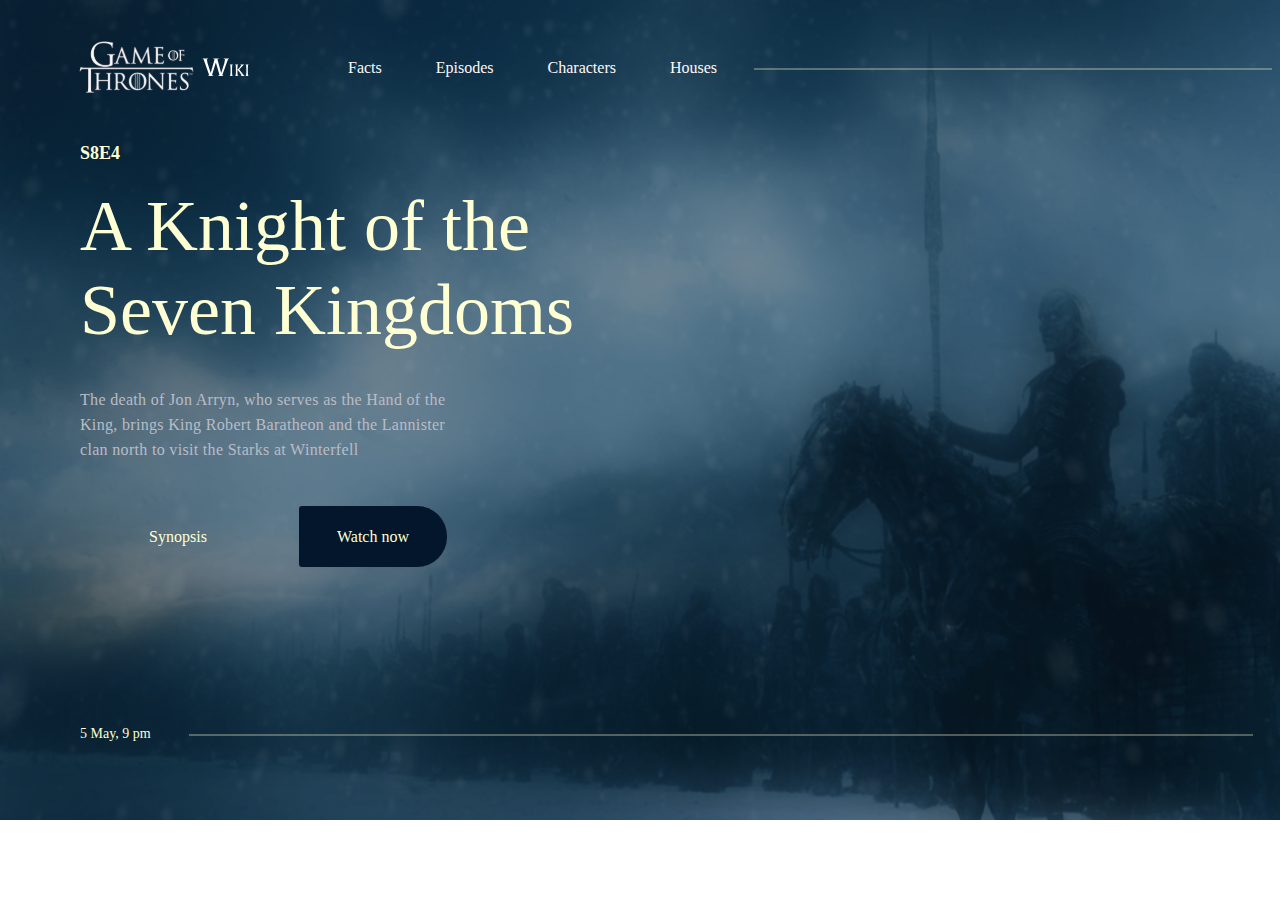
==== first_page/index.html @ d97a8790 "test commit" ====
<!DOCTYPE html>
<html lang="en">
  <head>
    <meta charset="UTF-8" />
    <meta name="viewport" content="width=device-width, initial-scale=1.0" />
    <link rel="stylesheet" href="style/reset.css" />
    <link rel="stylesheet" href="style/style.css" />
    <title>Game of Thrones</title>
  </head>
  <body>
    <section class="first-page">
      <header>
        <a href="index.html"
          ><img class="main_logo" src="image/logo.svg" alt="logo"
        /></a>
        <div class="block_menu">
          <ul class="menu">
            <li><a href="../second_page/index.html">Facts</a></li>
            <li><a href="">Episodes</a></li>
            <li><a href="">Characters</a></li>
            <li><a href="">Houses</a></li>
          </ul>
          <hr class="line" />
        </div>
        <img class="main_burger" src="image/burger.svg" alt="burger" />
      </header>
      <section class="body">
        <p class="S8E4">S8E4</p>
        <h1 class="Knight">
          A Knight of the <br />
          Seven Kingdoms
        </h1>
        <p class="Arryn">
          The death of Jon Arryn, who serves as the Hand of the <br />
          King, brings King Robert Baratheon and the Lannister <br />
          clan north to visit the Starks at Winterfell
        </p>
        <hr class="line2" />
      </section>
      <section class="button">
        <button class="syn">Synopsis</button>
        <button class="watch">Watch now</button>
      </section>
      <section class="footer">
        <p class="pm">5 May, 9 pm</p>
        <hr class="line3" />
        <img class="mask" src="image/mask.svg" alt="mask" />
      </section>
    </section>
  </body>
</html>
---- first_page/style/style.css ----
.first-page {
  width: 1440px;
  height: 820px;
  background: url("../image/bg.png");
  background-size: 1443px calc(100% + 60px);
  position: relative;
}

header .main_logo {
  position: absolute;
  top: 39px;
  left: 72px;
}

.block_menu {
  top: 60px;
  left: 298px;
  position: absolute;
  display: inline-block;
}

.menu li {
  display: inline;
  margin-left: 50px;
  color: white;
}

header .main_burger {
  position: absolute;
  right: 60px;
  top: 44px;
}

header .line {
  position: absolute;
  width: 516px;
  height: 0px;
  left: 456px;
  top: 0px;
  opacity: 0.3;
  border: 1px solid #feffd3;
}

.body .S8E4 {
  position: absolute;
  left: 80px;
  top: 144px;
  color: #feffd3;
  font-weight: bold;
  font-size: 18px;
}

.body .Knight {
  position: absolute;
  left: 80px;
  top: 184px;
  font-size: 72px;
  line-height: 84px;

  color: #feffd3;
}

.body .Arryn {
  position: absolute;
  left: 80px;
  top: 388px;

  font-size: 16px;
  line-height: 156.23%;
  letter-spacing: 0.02em;

  color: #b9bcc7;
}

.body .line2 {
  position: absolute;
  height: 535px;
  right: 60px;
  top: 125px;
  opacity: 0.3;
  border: 1px solid #feffd3;
}

.block_menu .menu a {
  text-decoration: none;
  color: #fff8f8;
}

.button .syn {
  position: absolute;
  width: 74px;
  height: 23px;
  left: 141px;
  top: 525px;
  border: none;
  font-family: Montserrat;
  font-weight: 500;
  font-size: 16px;
  color: #feffd3;
  background: transparent;
}

.button .watch {
  position: absolute;
  left: 299px;
  top: 506px;
  font-family: Montserrat;
  font-size: 16px;
  color: #feffd3;

  background: #04162b;
  border-radius: 3px 30px 30px 3px;
  width: 148px;
  height: 61px;
  border: none;
}

.footer .pm {
  position: absolute;
  width: 84px;
  height: 21px;
  left: 80px;
  bottom: 76px;

  font-family: Montserrat;
  font-size: 14px;
  line-height: 150.19%;
  color: #feffd3;
}

.footer .line3 {
  position: absolute;
  width: 1062px;
  height: 0px;
  left: 189px;
  bottom: 76px;
  opacity: 0.3;
  border: 1px solid #feffd3;
}

.footer .mask {
  position: absolute;
  right: 58px;
  top: 715px;
}
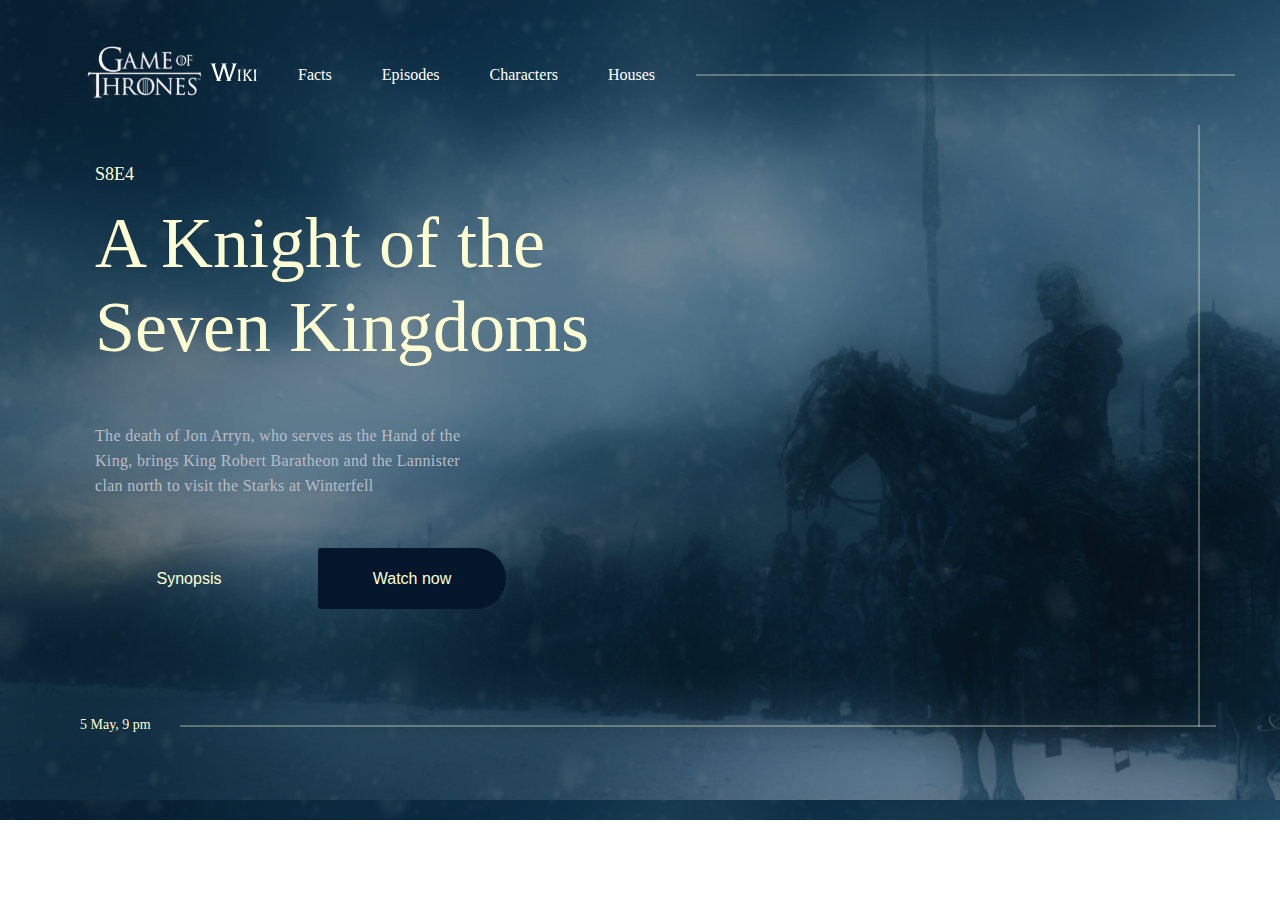
==== commit c6c1edf8: "flex page" ====
--- a/first_page/index.html
+++ b/first_page/index.html
@@ -20,32 +20,24 @@
             <li><a href="">Characters</a></li>
             <li><a href="">Houses</a></li>
           </ul>
-          <hr class="line" />
         </div>
         <img class="main_burger" src="image/burger.svg" alt="burger" />
       </header>
       <section class="body">
         <p class="S8E4">S8E4</p>
-        <h1 class="Knight">
-          A Knight of the <br />
-          Seven Kingdoms
-        </h1>
+        <p class="Knight">A Knight of the Seven Kingdoms</p>
         <p class="Arryn">
           The death of Jon Arryn, who serves as the Hand of the <br />
           King, brings King Robert Baratheon and the Lannister <br />
           clan north to visit the Starks at Winterfell
         </p>
-        <hr class="line2" />
-      </section>
-      <section class="button">
         <button class="syn">Synopsis</button>
         <button class="watch">Watch now</button>
       </section>
-      <section class="footer">
+      <footer>
         <p class="pm">5 May, 9 pm</p>
-        <hr class="line3" />
         <img class="mask" src="image/mask.svg" alt="mask" />
-      </section>
+      </footer>
     </section>
   </body>
 </html>
--- a/first_page/style/style.css
+++ b/first_page/style/style.css
@@ -1,145 +1,122 @@
 .first-page {
-  width: 1440px;
-  height: 820px;
+  min-width: 1440px;
+  min-height: 820px;
   background: url("../image/bg.png");
-  background-size: 1443px calc(100% + 60px);
-  position: relative;
+  background-size: 100%;
 }
 
-header .main_logo {
-  position: absolute;
-  top: 39px;
-  left: 72px;
+.first-page header {
+  position: relative;
+  display: flex;
+  justify-content: space-between;
+  padding: 44px 80px 18px;
 }
 
-.block_menu {
-  top: 60px;
+.first-page header .menu {
+  position: absolute;
+  display: flex;
+  top: 67px;
   left: 298px;
-  position: absolute;
-  display: inline-block;
 }
 
-.menu li {
-  display: inline;
-  margin-left: 50px;
+.first-page header .menu li {
+  margin-right: 50px;
+}
+.first-page header .menu a {
+  text-decoration: none;
   color: white;
+  font-size: 16px;
 }
 
-header .main_burger {
+.first-page header:before {
+  content: "";
   position: absolute;
-  right: 60px;
-  top: 44px;
+  border: 1px solid #feffd3;
+  top: 74px;
+  left: 696px;
+  width: calc(100% - 903px);
+  opacity: 0.3;
 }
 
-header .line {
+.first-page .body {
+  margin: 43px 95px 0;
+}
+
+.first-page .body:after {
   position: absolute;
-  width: 516px;
-  height: 0px;
-  left: 456px;
-  top: 0px;
+  content: "";
   opacity: 0.3;
   border: 1px solid #feffd3;
+  height: calc(100% - 300px);
+  top: 125px;
+  right: 80px;
 }
 
-.body .S8E4 {
-  position: absolute;
-  left: 80px;
-  top: 144px;
-  color: #feffd3;
-  font-weight: bold;
+.first-page .body .S8E4 {
   font-size: 18px;
-}
-
-.body .Knight {
-  position: absolute;
-  left: 80px;
-  top: 184px;
-  font-size: 72px;
-  line-height: 84px;
-
   color: #feffd3;
 }
 
-.body .Arryn {
-  position: absolute;
-  left: 80px;
-  top: 388px;
+.first-page .body .Knight {
+  margin-top: 18px;
+  font-size: 72px;
+  line-height: 84px;
+  color: #feffd3;
+  width: 600px;
+  height: 170px;
+}
 
+.first-page .body .Arryn {
+  margin-top: 53px;
+  width: 465px;
+  height: 74px;
   font-size: 16px;
   line-height: 156.23%;
   letter-spacing: 0.02em;
-
   color: #b9bcc7;
 }
 
-.body .line2 {
-  position: absolute;
-  height: 535px;
-  right: 60px;
-  top: 125px;
-  opacity: 0.3;
-  border: 1px solid #feffd3;
-}
-
-.block_menu .menu a {
-  text-decoration: none;
-  color: #fff8f8;
-}
-
-.button .syn {
-  position: absolute;
-  width: 74px;
-  height: 23px;
-  left: 141px;
-  top: 525px;
+.first-page .body .syn {
+  width: 188px;
+  height: 61px;
   border: none;
-  font-family: Montserrat;
-  font-weight: 500;
   font-size: 16px;
   color: #feffd3;
   background: transparent;
+  margin-top: 44px;
 }
 
-.button .watch {
-  position: absolute;
-  left: 299px;
-  top: 506px;
-  font-family: Montserrat;
-  font-size: 16px;
-  color: #feffd3;
-
-  background: #04162b;
-  border-radius: 3px 30px 30px 3px;
-  width: 148px;
+.first-page .body .watch {
+  width: 188px;
   height: 61px;
   border: none;
-}
-
-.footer .pm {
-  position: absolute;
-  width: 84px;
-  height: 21px;
-  left: 80px;
-  bottom: 76px;
-
-  font-family: Montserrat;
-  font-size: 14px;
-  line-height: 150.19%;
+  font-size: 16px;
+  background: #04162b;
+  margin: 50px 31px 0;
+  border-radius: 3px 30px 30px 3px;
   color: #feffd3;
 }
 
-.footer .line3 {
+footer {
+  position: relative;
+  display: flex;
+  justify-content: space-between;
+  margin: 100px 80px 0;
+}
+
+footer .pm {
+  font-size: 14px;
+  color: #feffd3;
+  margin-top: 9px;
+}
+
+
+footer:after {
   position: absolute;
-  width: 1062px;
-  height: 0px;
-  left: 189px;
-  bottom: 76px;
+  content: "";
   opacity: 0.3;
   border: 1px solid #feffd3;
-}
-
-.footer .mask {
-  position: absolute;
-  right: 58px;
-  top: 715px;
-}
+  width: calc(100% - 246px);
+  left: 100px;
+  top: 16px;
+}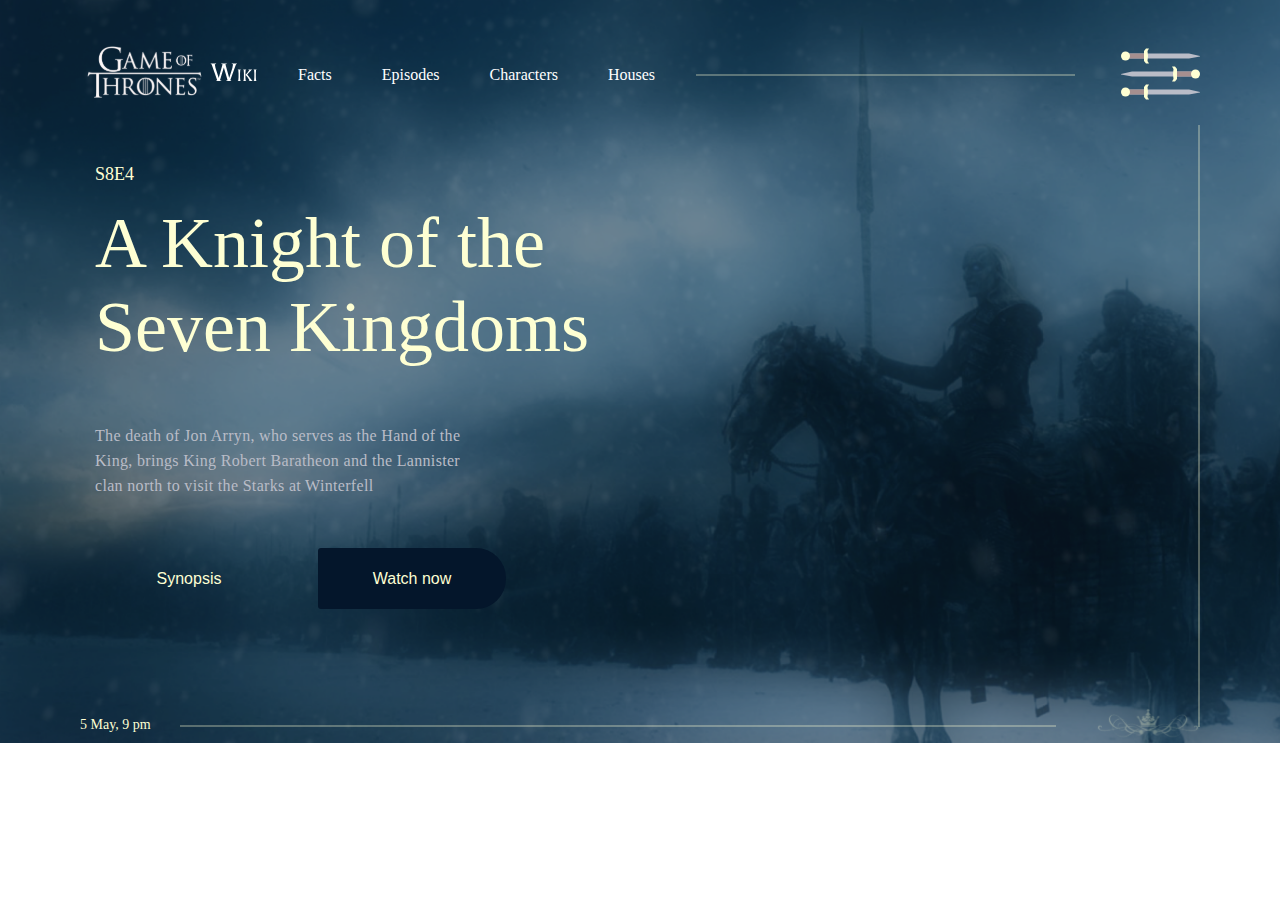
==== commit cd0082d6: "test scss" ====
--- a/first_page/index.html
+++ b/first_page/index.html
@@ -3,8 +3,8 @@
   <head>
     <meta charset="UTF-8" />
     <meta name="viewport" content="width=device-width, initial-scale=1.0" />
-    <link rel="stylesheet" href="style/reset.css" />
-    <link rel="stylesheet" href="style/style.css" />
+    <link rel="stylesheet" href="style/css/reset.css" />
+    <link rel="stylesheet" href="style/css/style.css" />
     <title>Game of Thrones</title>
   </head>
   <body>
--- a/first_page/style/css/style.css
+++ b/first_page/style/css/style.css
@@ -0,0 +1,109 @@
+.first-page {
+  max-width: 1440px;
+  max-height: 794px;
+  background: url("../../image/bg.png");
+  background-size: cover;
+}
+.first-page header {
+  position: relative;
+  display: flex;
+  justify-content: space-between;
+  padding: 44px 80px 18px;
+}
+.first-page header .menu {
+  position: absolute;
+  display: flex;
+  top: 67px;
+  left: 298px;
+}
+.first-page header .menu li {
+  margin-right: 50px;
+}
+.first-page header .menu a {
+  text-decoration: none;
+  color: white;
+  font-size: 16px;
+}
+.first-page:before {
+  content: "";
+  position: absolute;
+  border: 1px solid #feffd3;
+  top: 74px;
+  left: 696px;
+  width: calc(100% - 903px);
+  opacity: 0.3;
+}
+.first-page .body {
+  margin: 43px 95px 0;
+}
+.first-page .body:after {
+  position: absolute;
+  content: "";
+  opacity: 0.3;
+  border: 1px solid #feffd3;
+  height: calc(100% - 300px);
+  top: 125px;
+  right: 80px;
+}
+.first-page .body .S8E4 {
+  font-size: 18px;
+  color: #feffd3;
+}
+.first-page .body .Knight {
+  margin-top: 18px;
+  font-size: 72px;
+  line-height: 84px;
+  color: #feffd3;
+  width: 600px;
+  height: 170px;
+}
+.first-page .body .Arryn {
+  margin-top: 53px;
+  width: 465px;
+  height: 74px;
+  font-size: 16px;
+  line-height: 156.23%;
+  letter-spacing: 0.02em;
+  color: #b9bcc7;
+}
+.first-page .body .syn {
+  width: 188px;
+  height: 61px;
+  border: none;
+  font-size: 16px;
+  color: #feffd3;
+  background: transparent;
+  margin-top: 44px;
+}
+.first-page .body .watch {
+  width: 188px;
+  height: 61px;
+  border: none;
+  font-size: 16px;
+  background: #04162b;
+  margin: 50px 31px 0;
+  border-radius: 3px 30px 30px 3px;
+  color: #feffd3;
+}
+.first-page footer {
+  position: relative;
+  display: flex;
+  justify-content: space-between;
+  margin: 100px 80px 0;
+}
+.first-page footer .pm {
+  font-size: 14px;
+  color: #feffd3;
+  margin-top: 9px;
+}
+.first-page footer:after {
+  position: absolute;
+  content: "";
+  opacity: 0.3;
+  border: 1px solid #feffd3;
+  width: calc(100% - 246px);
+  left: 100px;
+  top: 16px;
+}
+
+/*# sourceMappingURL=style.css.map */
